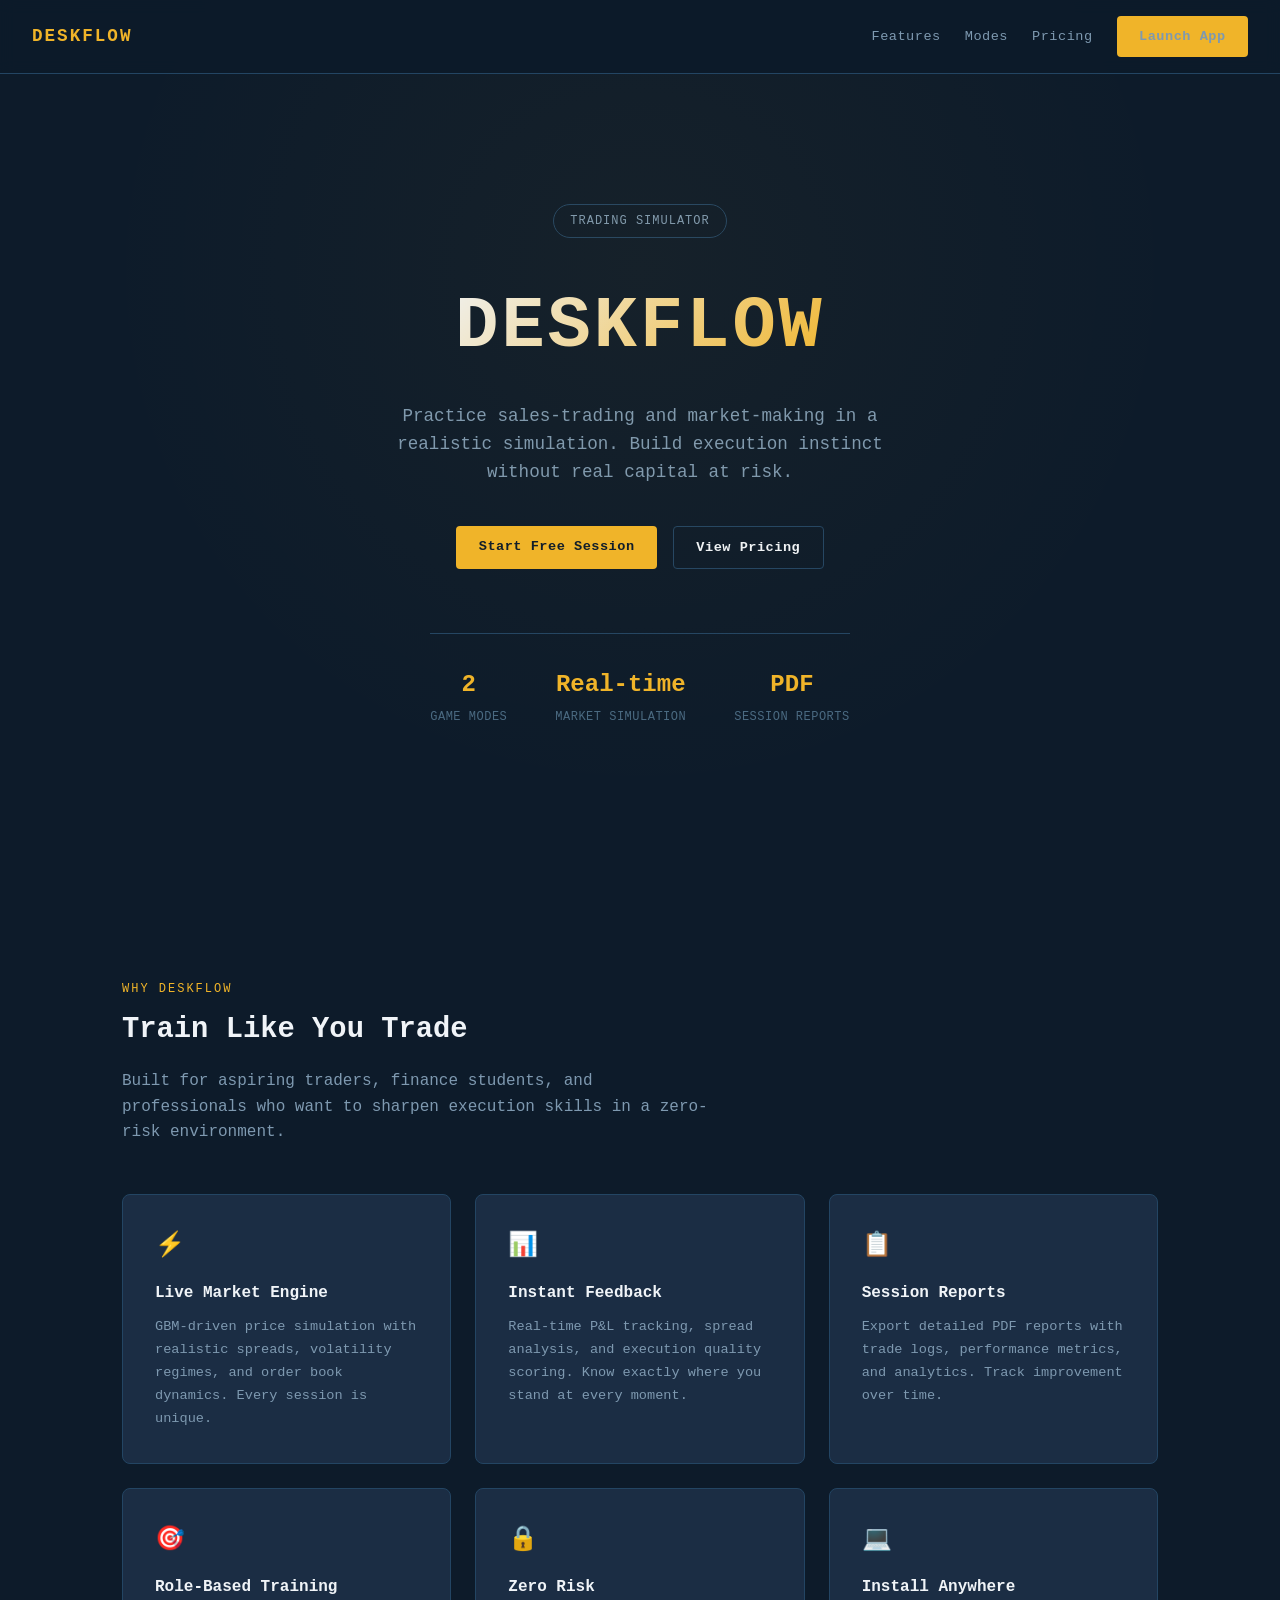
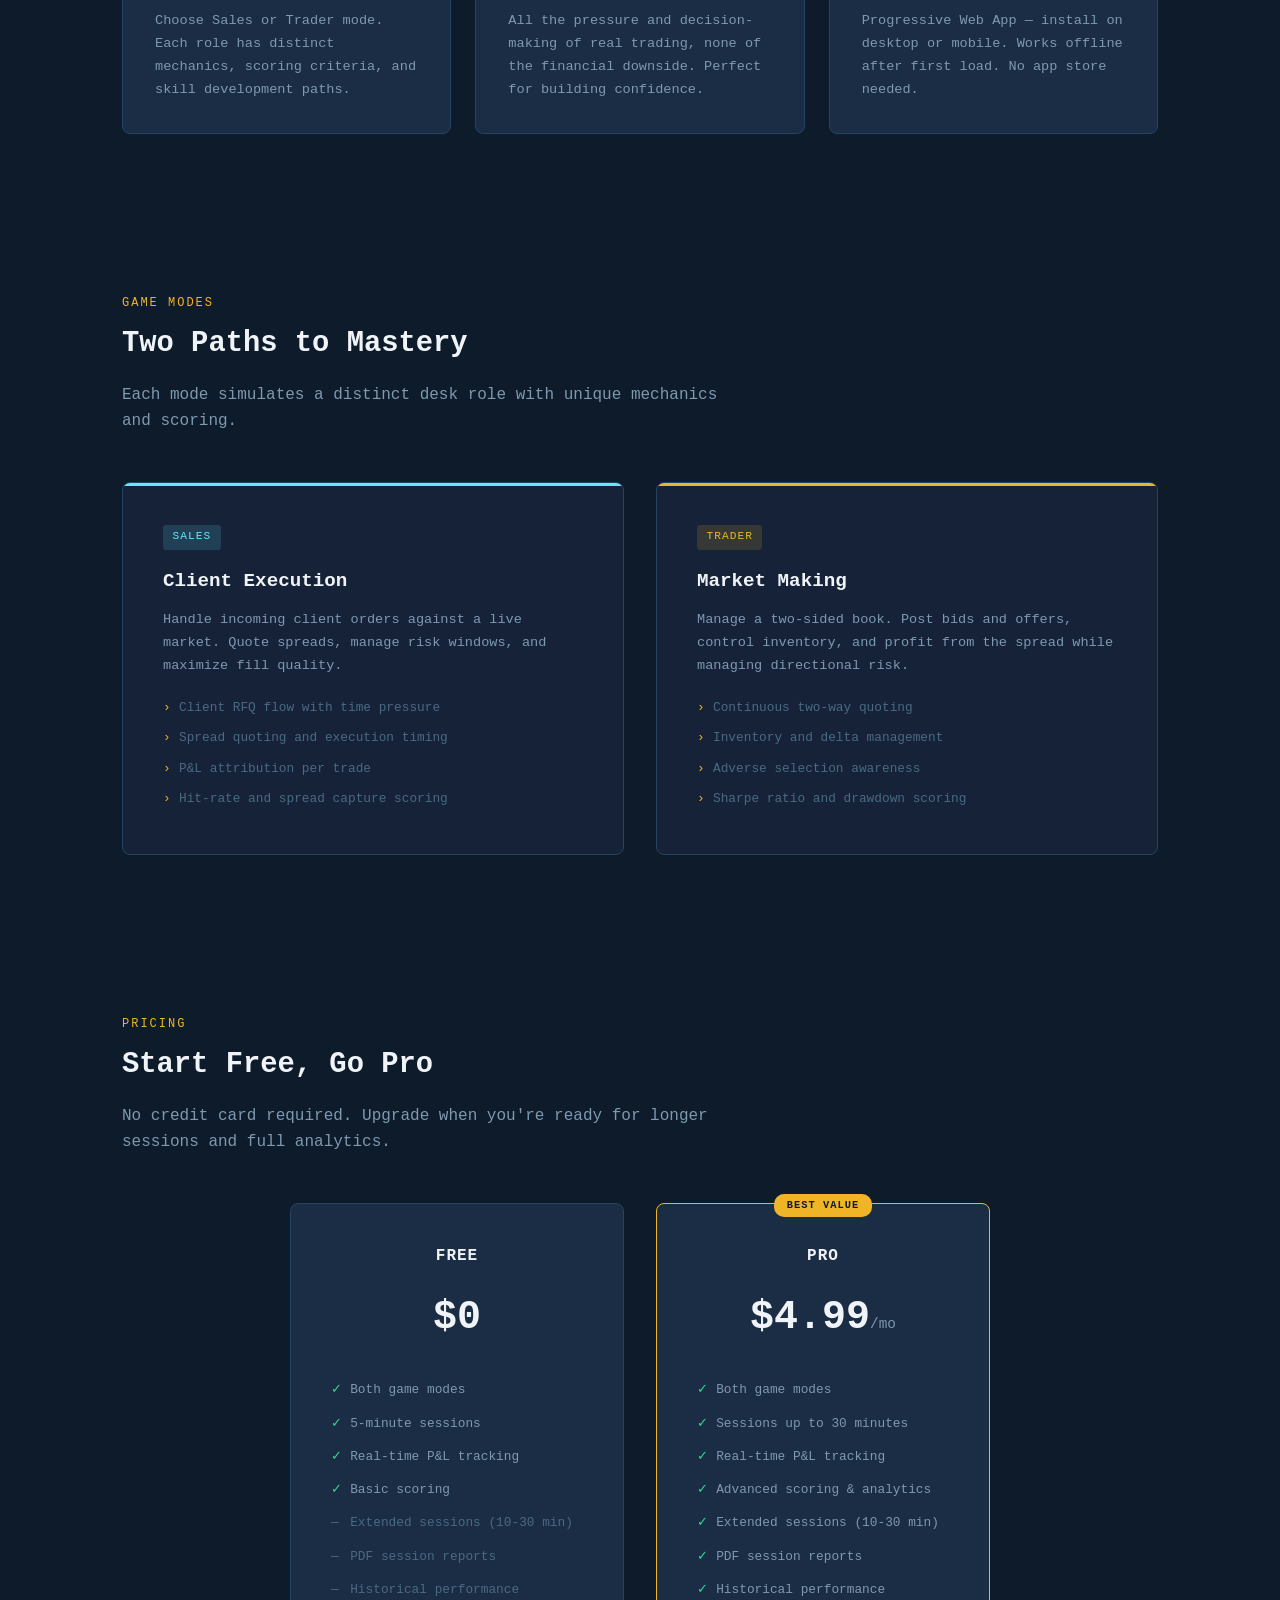
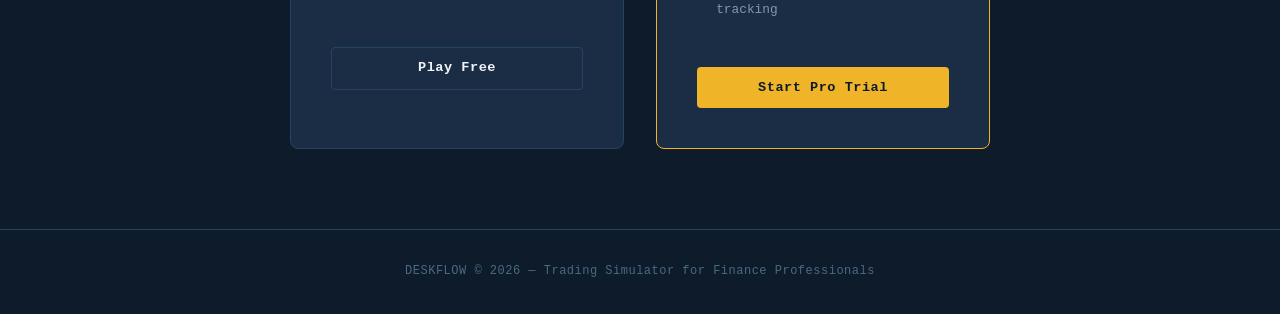
==== index.html @ c559129c "DeskFlow v1 — trading simulator PWA with freemium model" ====
<!DOCTYPE html>
<html lang="en">
<head>
<meta charset="UTF-8">
<meta name="viewport" content="width=device-width,initial-scale=1.0">
<title>DeskFlow — Trading Simulator for Finance Professionals</title>
<meta name="description" content="Practice sales-trading and market-making in a realistic simulation. Build execution instinct without real capital at risk.">
<meta property="og:title" content="DeskFlow — Trading Simulator">
<meta property="og:description" content="Practice sales-trading and market-making in a realistic simulation.">
<meta property="og:type" content="website">
<meta property="og:image" content="/og-image.png">
<meta name="twitter:card" content="summary_large_image">
<link rel="icon" href="/icons/favicon.ico">
<link rel="manifest" href="/manifest.json">
<style>
*{margin:0;padding:0;box-sizing:border-box}
:root{
--navy:#0d1b2a;--dark:#152238;--panel:#1b2d44;--border:#234563;
--gold:#f0b429;--green:#34d399;--red:#f87171;--cyan:#67e8f9;
--white:#f0f4f8;--gray:#7e99b0;--dim:#4a6a82;
--font:'Consolas','SF Mono','Monaco','Menlo',monospace;
}
html{scroll-behavior:smooth}
body{font-family:var(--font);background:var(--navy);color:var(--white);line-height:1.6;overflow-x:hidden}
a{color:var(--gold);text-decoration:none}
a:hover{text-decoration:underline}

/* NAV */
.nav{position:fixed;top:0;left:0;right:0;z-index:100;padding:1rem 2rem;display:flex;align-items:center;justify-content:space-between;background:rgba(13,27,42,.92);backdrop-filter:blur(8px);border-bottom:1px solid var(--border)}
.nav-logo{font-size:1.1rem;font-weight:700;letter-spacing:2px;color:var(--gold)}
.nav-links{display:flex;gap:1.5rem;align-items:center}
.nav-links a{color:var(--gray);font-size:.85rem;letter-spacing:.5px;transition:color .2s}
.nav-links a:hover{color:var(--white);text-decoration:none}
.btn{display:inline-block;padding:.6rem 1.4rem;border-radius:4px;font-size:.85rem;font-weight:600;letter-spacing:.5px;transition:all .2s;cursor:pointer;border:none;font-family:var(--font)}
.btn-primary{background:var(--gold);color:var(--navy)}
.btn-primary:hover{background:#d99e1f;text-decoration:none}
.btn-outline{border:1px solid var(--border);color:var(--white);background:transparent}
.btn-outline:hover{border-color:var(--gold);color:var(--gold);text-decoration:none}

/* HERO */
.hero{min-height:100vh;display:flex;flex-direction:column;align-items:center;justify-content:center;text-align:center;padding:6rem 2rem 4rem;position:relative}
.hero::before{content:'';position:absolute;inset:0;background:radial-gradient(ellipse at 50% 30%,rgba(240,180,41,.04) 0%,transparent 60%);pointer-events:none}
.hero-badge{display:inline-block;padding:.4rem 1rem;border:1px solid var(--border);border-radius:20px;font-size:.75rem;color:var(--gray);letter-spacing:1px;margin-bottom:2rem}
.hero h1{font-size:clamp(2.5rem,6vw,4.5rem);font-weight:700;letter-spacing:3px;margin-bottom:1rem;background:linear-gradient(135deg,var(--white) 0%,var(--gold) 100%);-webkit-background-clip:text;-webkit-text-fill-color:transparent;background-clip:text}
.hero p{font-size:1.1rem;color:var(--gray);max-width:560px;margin:0 auto 2.5rem}
.hero-cta{display:flex;gap:1rem;flex-wrap:wrap;justify-content:center}
.hero-stats{display:flex;gap:3rem;margin-top:4rem;padding-top:2rem;border-top:1px solid var(--border)}
.hero-stats .stat{text-align:center}
.hero-stats .stat-num{font-size:1.5rem;font-weight:700;color:var(--gold)}
.hero-stats .stat-label{font-size:.75rem;color:var(--dim);margin-top:.25rem;letter-spacing:.5px}

/* FEATURES */
.section{padding:5rem 2rem;max-width:1100px;margin:0 auto}
.section-label{font-size:.75rem;color:var(--gold);letter-spacing:2px;text-transform:uppercase;margin-bottom:.5rem}
.section-title{font-size:1.8rem;font-weight:700;margin-bottom:1rem}
.section-desc{color:var(--gray);max-width:600px;margin-bottom:3rem}

.features-grid{display:grid;grid-template-columns:repeat(auto-fit,minmax(300px,1fr));gap:1.5rem}
.feature-card{background:var(--panel);border:1px solid var(--border);border-radius:8px;padding:2rem;transition:border-color .2s}
.feature-card:hover{border-color:var(--gold)}
.feature-icon{font-size:1.5rem;margin-bottom:1rem}
.feature-card h3{font-size:1rem;margin-bottom:.5rem;color:var(--white)}
.feature-card p{font-size:.85rem;color:var(--gray);line-height:1.7}

/* MODES */
.modes{display:grid;grid-template-columns:1fr 1fr;gap:2rem;margin-top:2rem}
.mode-card{background:var(--dark);border:1px solid var(--border);border-radius:8px;padding:2.5rem;position:relative;overflow:hidden}
.mode-card::before{content:'';position:absolute;top:0;left:0;right:0;height:3px}
.mode-card.sales::before{background:var(--cyan)}
.mode-card.trader::before{background:var(--gold)}
.mode-tag{display:inline-block;padding:.2rem .6rem;border-radius:3px;font-size:.7rem;letter-spacing:1px;margin-bottom:1rem}
.mode-card.sales .mode-tag{background:rgba(103,232,249,.15);color:var(--cyan)}
.mode-card.trader .mode-tag{background:rgba(240,180,41,.15);color:var(--gold)}
.mode-card h3{font-size:1.2rem;margin-bottom:.75rem}
.mode-card p{font-size:.85rem;color:var(--gray);line-height:1.7;margin-bottom:1rem}
.mode-list{list-style:none;padding:0}
.mode-list li{font-size:.8rem;color:var(--dim);padding:.3rem 0;padding-left:1rem;position:relative}
.mode-list li::before{content:'›';position:absolute;left:0;color:var(--gold)}

/* PRICING */
.pricing-grid{display:grid;grid-template-columns:1fr 1fr;gap:2rem;max-width:700px;margin:0 auto}
.price-card{background:var(--panel);border:1px solid var(--border);border-radius:8px;padding:2.5rem;text-align:center;position:relative}
.price-card.pro{border-color:var(--gold)}
.price-card.pro::before{content:'BEST VALUE';position:absolute;top:-10px;left:50%;transform:translateX(-50%);background:var(--gold);color:var(--navy);font-size:.65rem;font-weight:700;padding:.2rem .8rem;border-radius:10px;letter-spacing:1px}
.price-card h3{font-size:1rem;margin-bottom:.5rem;letter-spacing:1px}
.price-amount{font-size:2.5rem;font-weight:700;margin:1rem 0}
.price-amount span{font-size:.9rem;color:var(--gray);font-weight:400}
.price-card ul{list-style:none;text-align:left;margin:1.5rem 0;padding:0}
.price-card ul li{font-size:.8rem;color:var(--gray);padding:.4rem 0;padding-left:1.2rem;position:relative}
.price-card ul li::before{content:'✓';position:absolute;left:0;color:var(--green)}
.price-card ul li.disabled{color:var(--dim)}
.price-card ul li.disabled::before{content:'—';color:var(--dim)}
.price-card .btn{width:100%;margin-top:1rem}

/* FOOTER */
.footer{border-top:1px solid var(--border);padding:2rem;text-align:center;color:var(--dim);font-size:.75rem;letter-spacing:.5px}

/* RESPONSIVE */
@media(max-width:768px){
  .nav-links a:not(.btn){display:none}
  .modes{grid-template-columns:1fr}
  .pricing-grid{grid-template-columns:1fr}
  .hero-stats{flex-direction:column;gap:1.5rem}
}
</style>
</head>
<body>

<!-- NAV -->
<nav class="nav">
  <div class="nav-logo">DESKFLOW</div>
  <div class="nav-links">
    <a href="#features">Features</a>
    <a href="#modes">Modes</a>
    <a href="#pricing">Pricing</a>
    <a href="app.html" class="btn btn-primary">Launch App</a>
  </div>
</nav>

<!-- HERO -->
<section class="hero">
  <div class="hero-badge">TRADING SIMULATOR</div>
  <h1>DESKFLOW</h1>
  <p>Practice sales-trading and market-making in a realistic simulation. Build execution instinct without real capital at risk.</p>
  <div class="hero-cta">
    <a href="app.html" class="btn btn-primary">Start Free Session</a>
    <a href="#pricing" class="btn btn-outline">View Pricing</a>
  </div>
  <div class="hero-stats">
    <div class="stat"><div class="stat-num">2</div><div class="stat-label">GAME MODES</div></div>
    <div class="stat"><div class="stat-num">Real-time</div><div class="stat-label">MARKET SIMULATION</div></div>
    <div class="stat"><div class="stat-num">PDF</div><div class="stat-label">SESSION REPORTS</div></div>
  </div>
</section>

<!-- FEATURES -->
<section class="section" id="features">
  <div class="section-label">Why DeskFlow</div>
  <div class="section-title">Train Like You Trade</div>
  <div class="section-desc">Built for aspiring traders, finance students, and professionals who want to sharpen execution skills in a zero-risk environment.</div>
  <div class="features-grid">
    <div class="feature-card">
      <div class="feature-icon">⚡</div>
      <h3>Live Market Engine</h3>
      <p>GBM-driven price simulation with realistic spreads, volatility regimes, and order book dynamics. Every session is unique.</p>
    </div>
    <div class="feature-card">
      <div class="feature-icon">📊</div>
      <h3>Instant Feedback</h3>
      <p>Real-time P&L tracking, spread analysis, and execution quality scoring. Know exactly where you stand at every moment.</p>
    </div>
    <div class="feature-card">
      <div class="feature-icon">📋</div>
      <h3>Session Reports</h3>
      <p>Export detailed PDF reports with trade logs, performance metrics, and analytics. Track improvement over time.</p>
    </div>
    <div class="feature-card">
      <div class="feature-icon">🎯</div>
      <h3>Role-Based Training</h3>
      <p>Choose Sales or Trader mode. Each role has distinct mechanics, scoring criteria, and skill development paths.</p>
    </div>
    <div class="feature-card">
      <div class="feature-icon">🔒</div>
      <h3>Zero Risk</h3>
      <p>All the pressure and decision-making of real trading, none of the financial downside. Perfect for building confidence.</p>
    </div>
    <div class="feature-card">
      <div class="feature-icon">💻</div>
      <h3>Install Anywhere</h3>
      <p>Progressive Web App — install on desktop or mobile. Works offline after first load. No app store needed.</p>
    </div>
  </div>
</section>

<!-- MODES -->
<section class="section" id="modes">
  <div class="section-label">Game Modes</div>
  <div class="section-title">Two Paths to Mastery</div>
  <div class="section-desc">Each mode simulates a distinct desk role with unique mechanics and scoring.</div>
  <div class="modes">
    <div class="mode-card sales">
      <div class="mode-tag">SALES</div>
      <h3>Client Execution</h3>
      <p>Handle incoming client orders against a live market. Quote spreads, manage risk windows, and maximize fill quality.</p>
      <ul class="mode-list">
        <li>Client RFQ flow with time pressure</li>
        <li>Spread quoting and execution timing</li>
        <li>P&L attribution per trade</li>
        <li>Hit-rate and spread capture scoring</li>
      </ul>
    </div>
    <div class="mode-card trader">
      <div class="mode-tag">TRADER</div>
      <h3>Market Making</h3>
      <p>Manage a two-sided book. Post bids and offers, control inventory, and profit from the spread while managing directional risk.</p>
      <ul class="mode-list">
        <li>Continuous two-way quoting</li>
        <li>Inventory and delta management</li>
        <li>Adverse selection awareness</li>
        <li>Sharpe ratio and drawdown scoring</li>
      </ul>
    </div>
  </div>
</section>

<!-- PRICING -->
<section class="section" id="pricing">
  <div class="section-label">Pricing</div>
  <div class="section-title">Start Free, Go Pro</div>
  <div class="section-desc">No credit card required. Upgrade when you're ready for longer sessions and full analytics.</div>
  <div class="pricing-grid">
    <div class="price-card">
      <h3>FREE</h3>
      <div class="price-amount">$0</div>
      <ul>
        <li>Both game modes</li>
        <li>5-minute sessions</li>
        <li>Real-time P&L tracking</li>
        <li>Basic scoring</li>
        <li class="disabled">Extended sessions (10-30 min)</li>
        <li class="disabled">PDF session reports</li>
        <li class="disabled">Historical performance</li>
      </ul>
      <a href="app.html" class="btn btn-outline">Play Free</a>
    </div>
    <div class="price-card pro">
      <h3>PRO</h3>
      <div class="price-amount">$4.99<span>/mo</span></div>
      <ul>
        <li>Both game modes</li>
        <li>Sessions up to 30 minutes</li>
        <li>Real-time P&L tracking</li>
        <li>Advanced scoring & analytics</li>
        <li>Extended sessions (10-30 min)</li>
        <li>PDF session reports</li>
        <li>Historical performance tracking</li>
      </ul>
      <a href="app.html" class="btn btn-primary">Start Pro Trial</a>
    </div>
  </div>
</section>

<!-- FOOTER -->
<footer class="footer">
  <p>DESKFLOW &copy; 2026 — Trading Simulator for Finance Professionals</p>
</footer>

<script defer src="/_vercel/insights/script.js"></script>
<script defer src="/_vercel/speed-insights/script.js"></script>
</body>
</html>
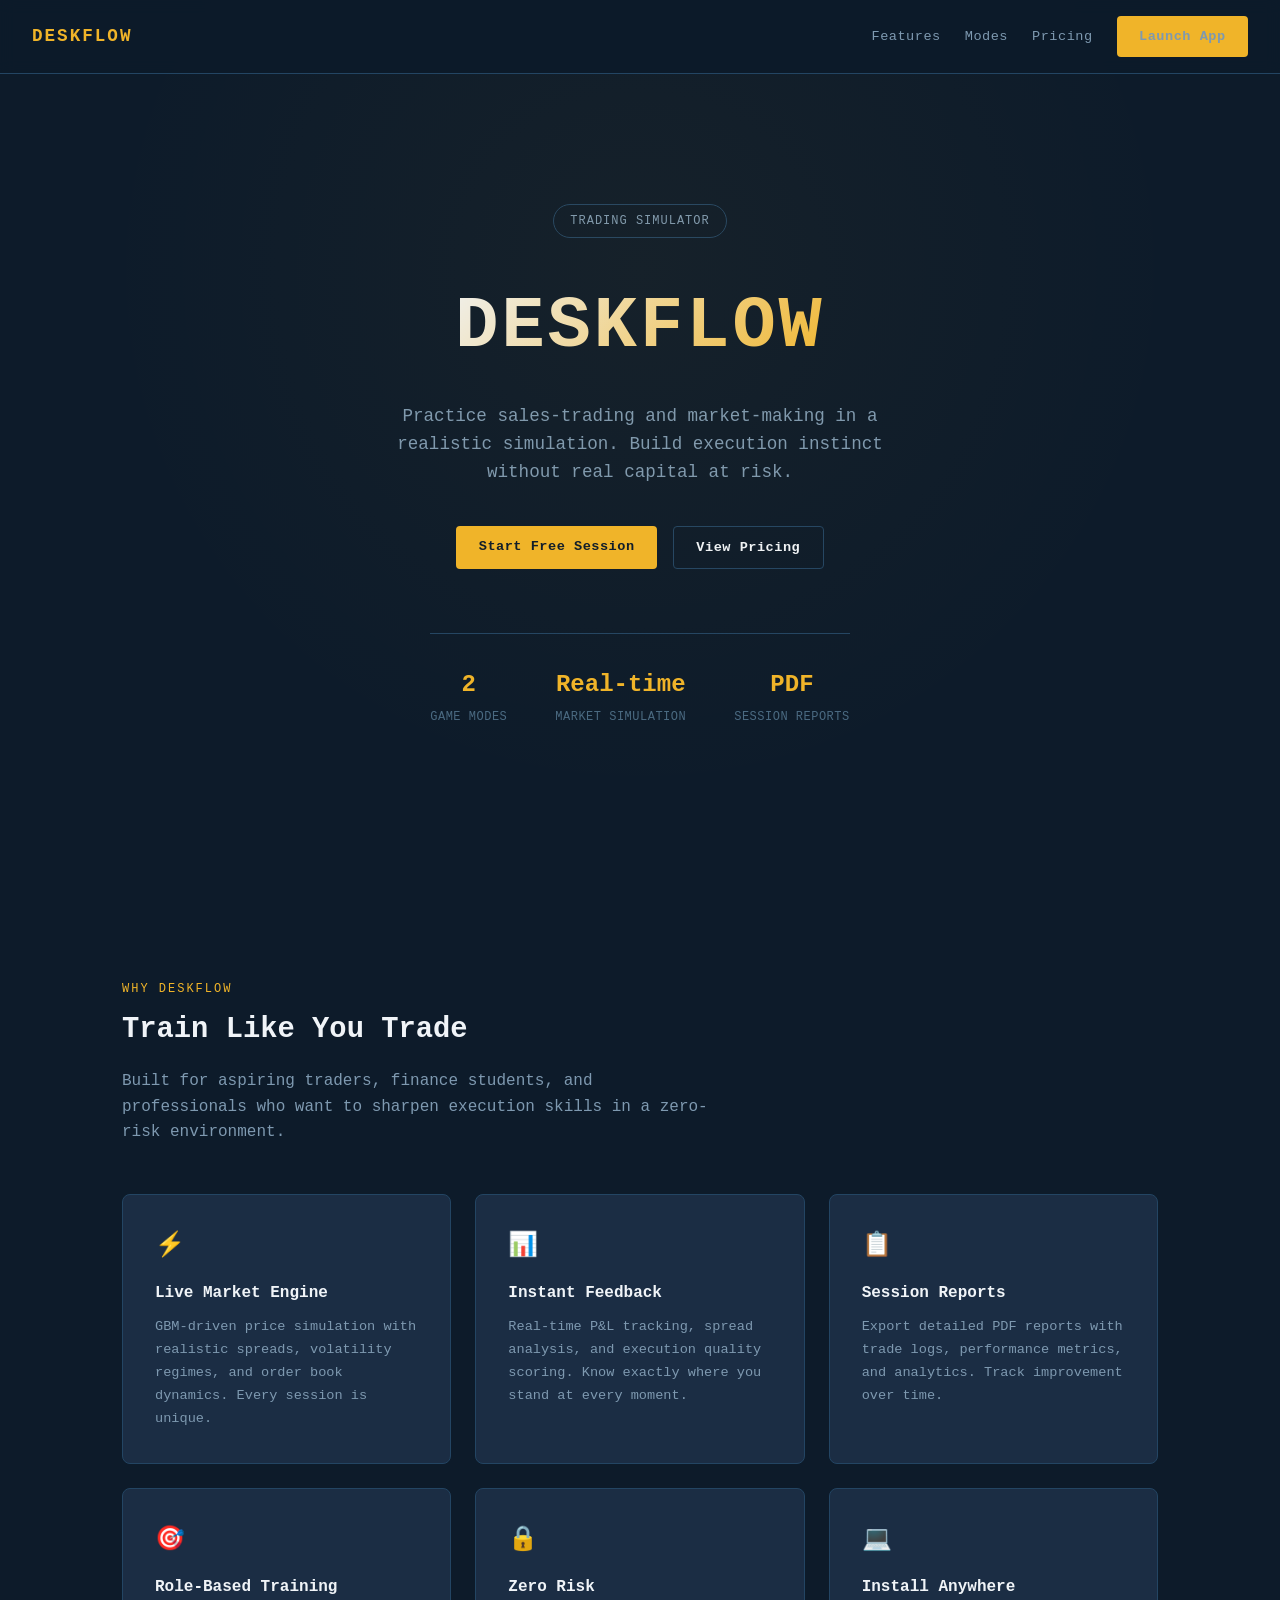
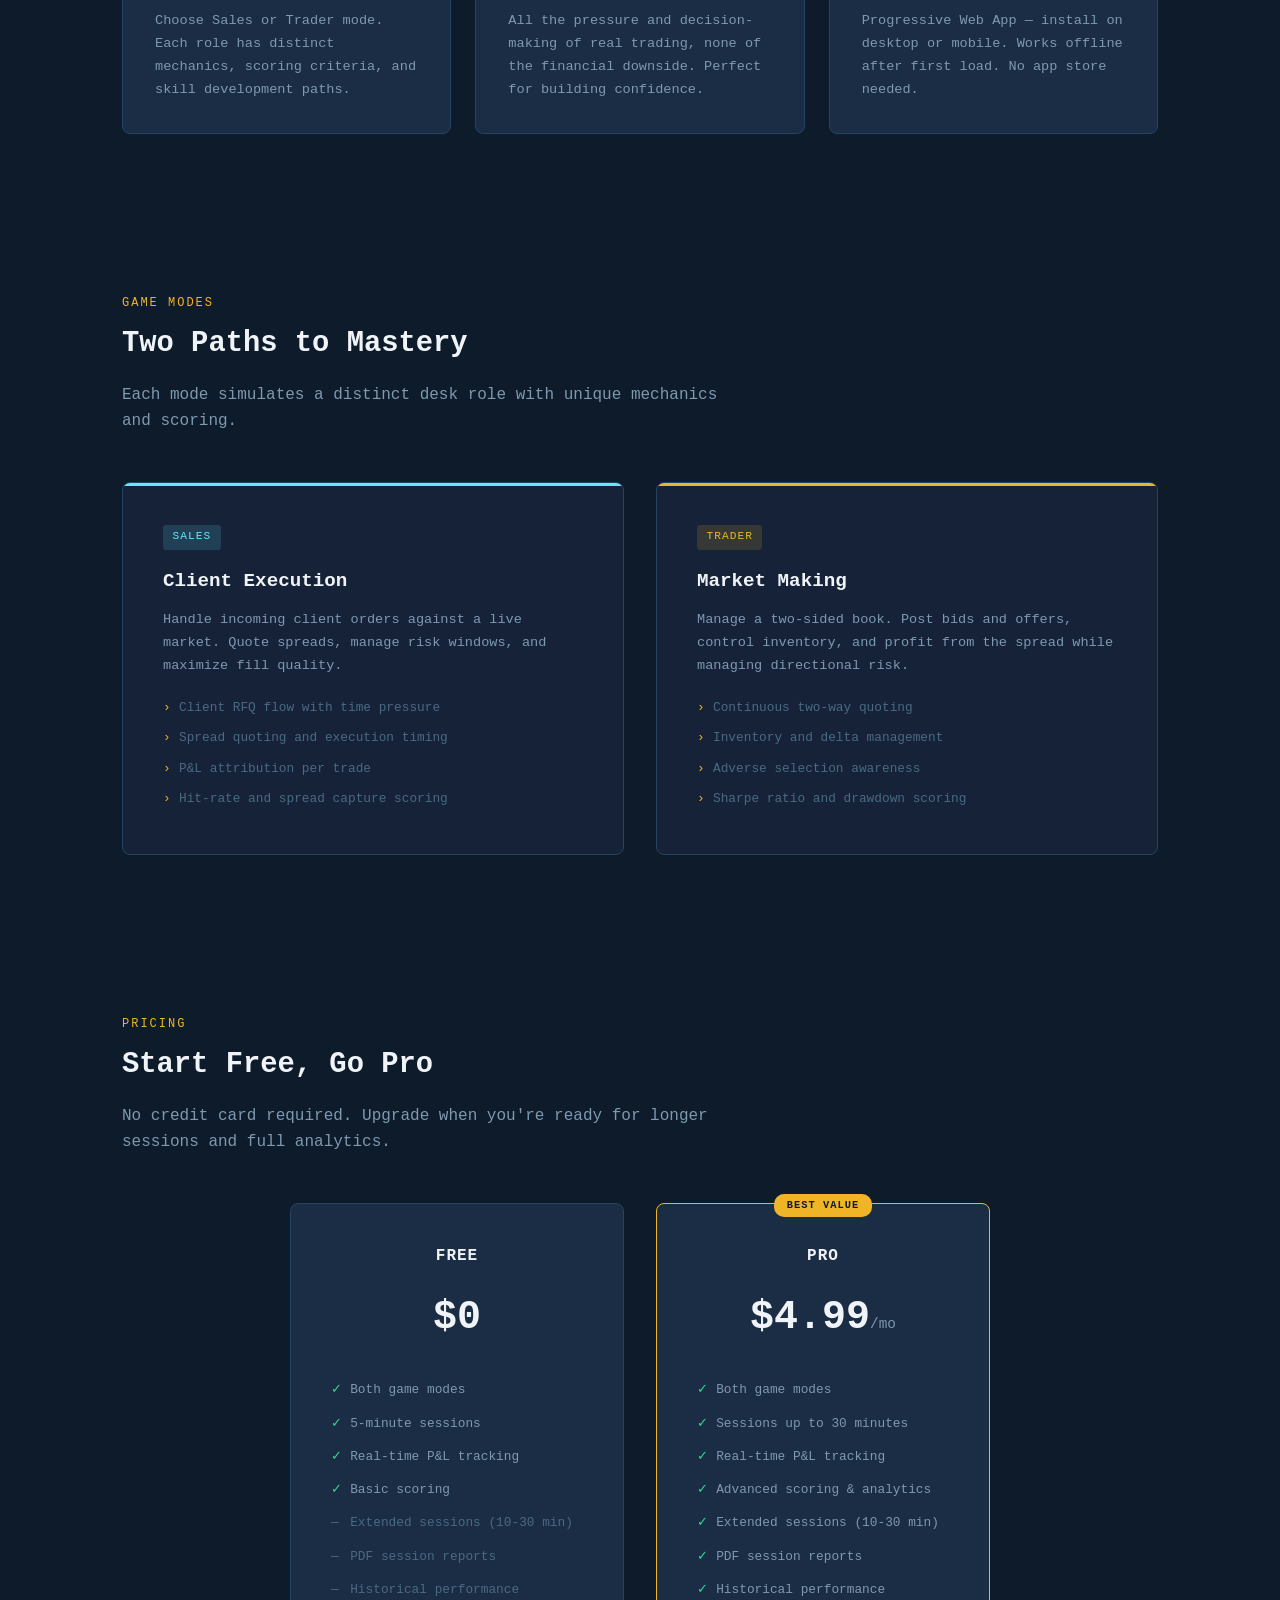
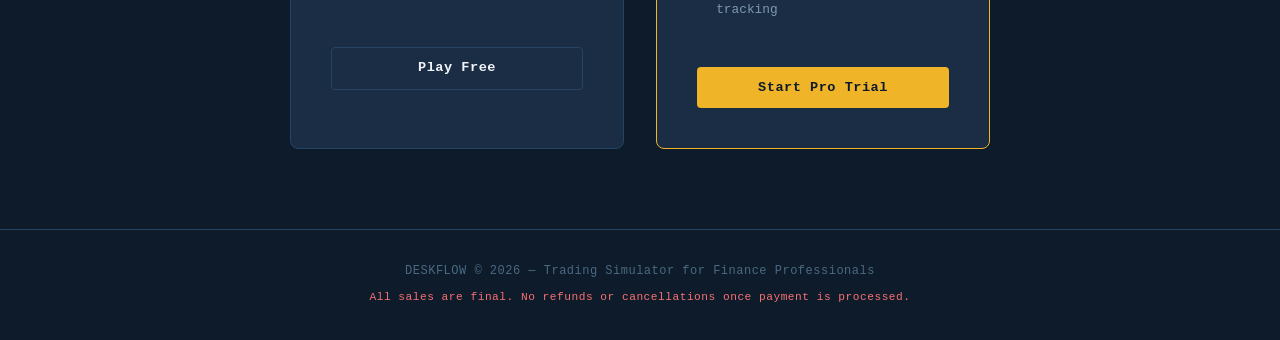
==== commit 17533079: "Add no-refund policy to upgrade modal and landing page footer - Red warning text in upgrade modal: "" ====
--- a/index.html
+++ b/index.html
@@ -243,6 +243,7 @@
 <!-- FOOTER -->
 <footer class="footer">
   <p>DESKFLOW &copy; 2026 — Trading Simulator for Finance Professionals</p>
+  <p style="margin-top:.5rem;color:#f87171;font-size:.7rem">All sales are final. No refunds or cancellations once payment is processed.</p>
 </footer>
 
 <script defer src="/_vercel/insights/script.js"></script>
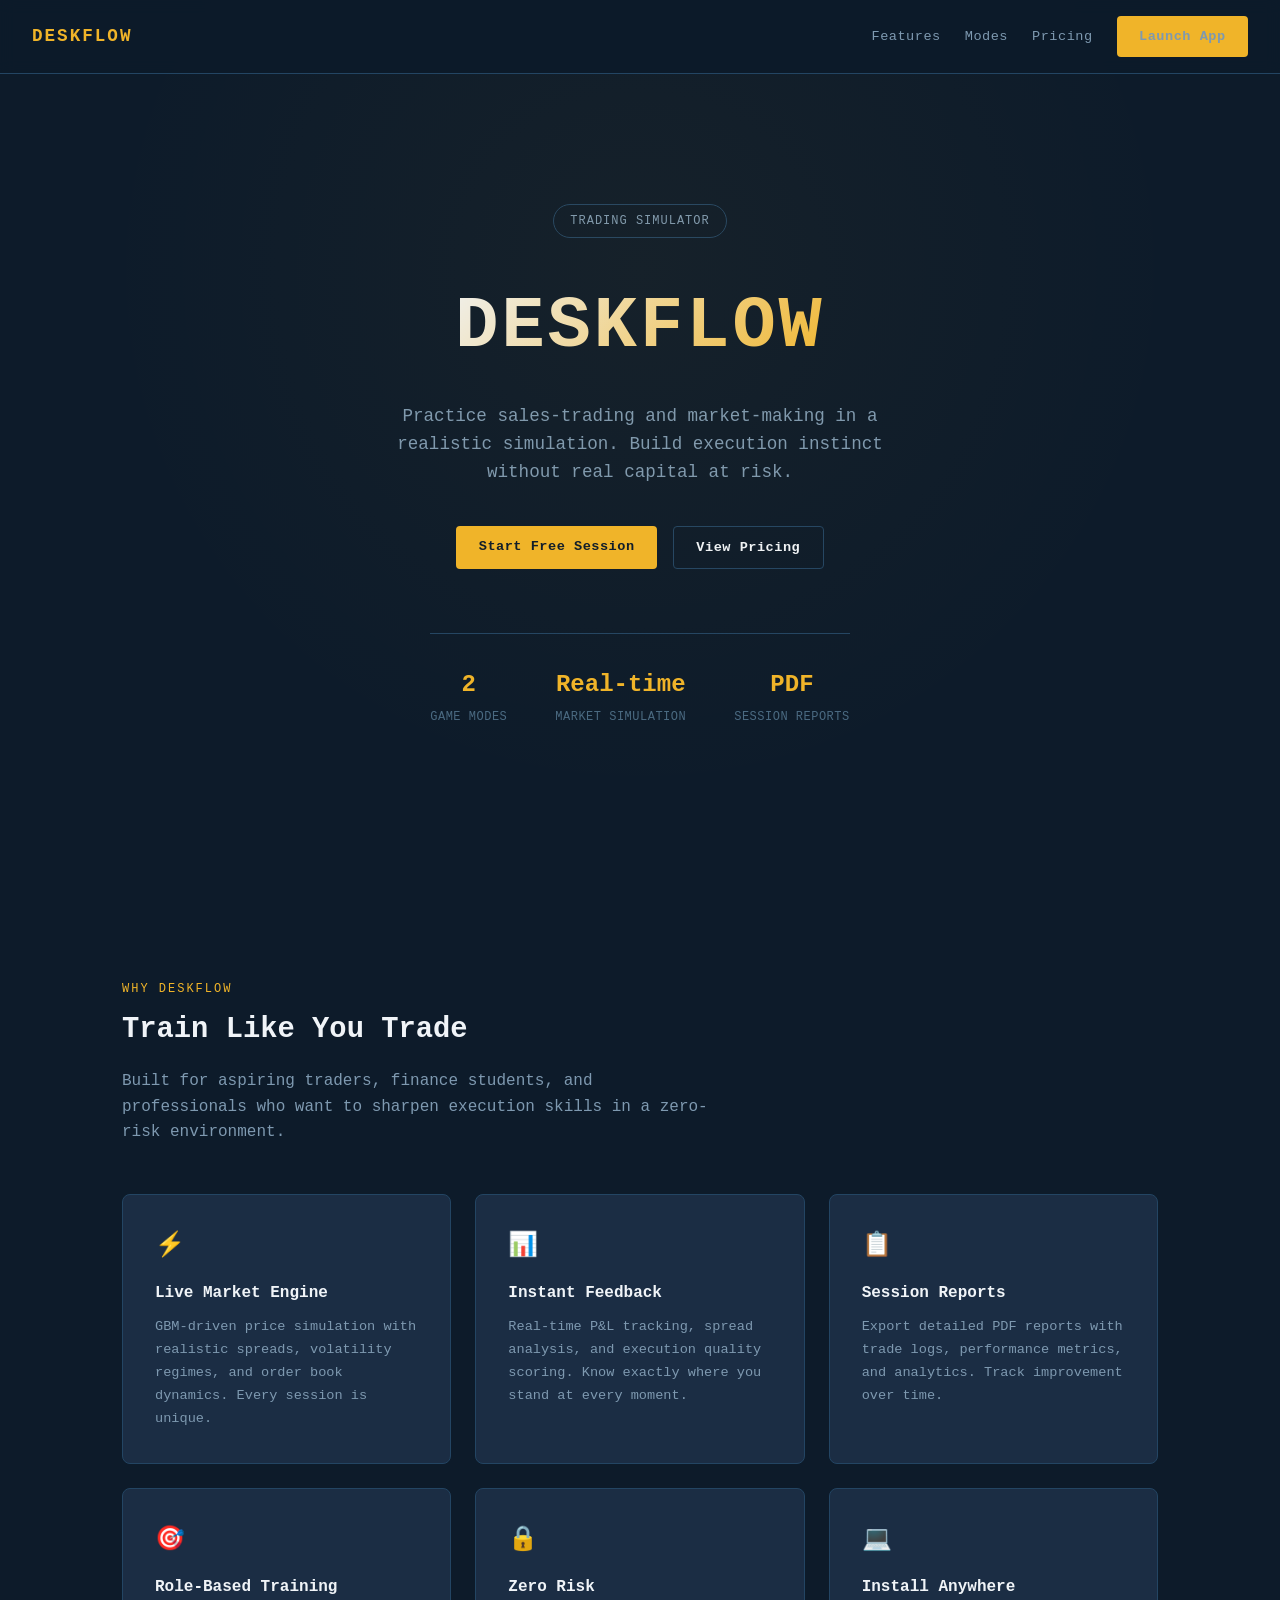
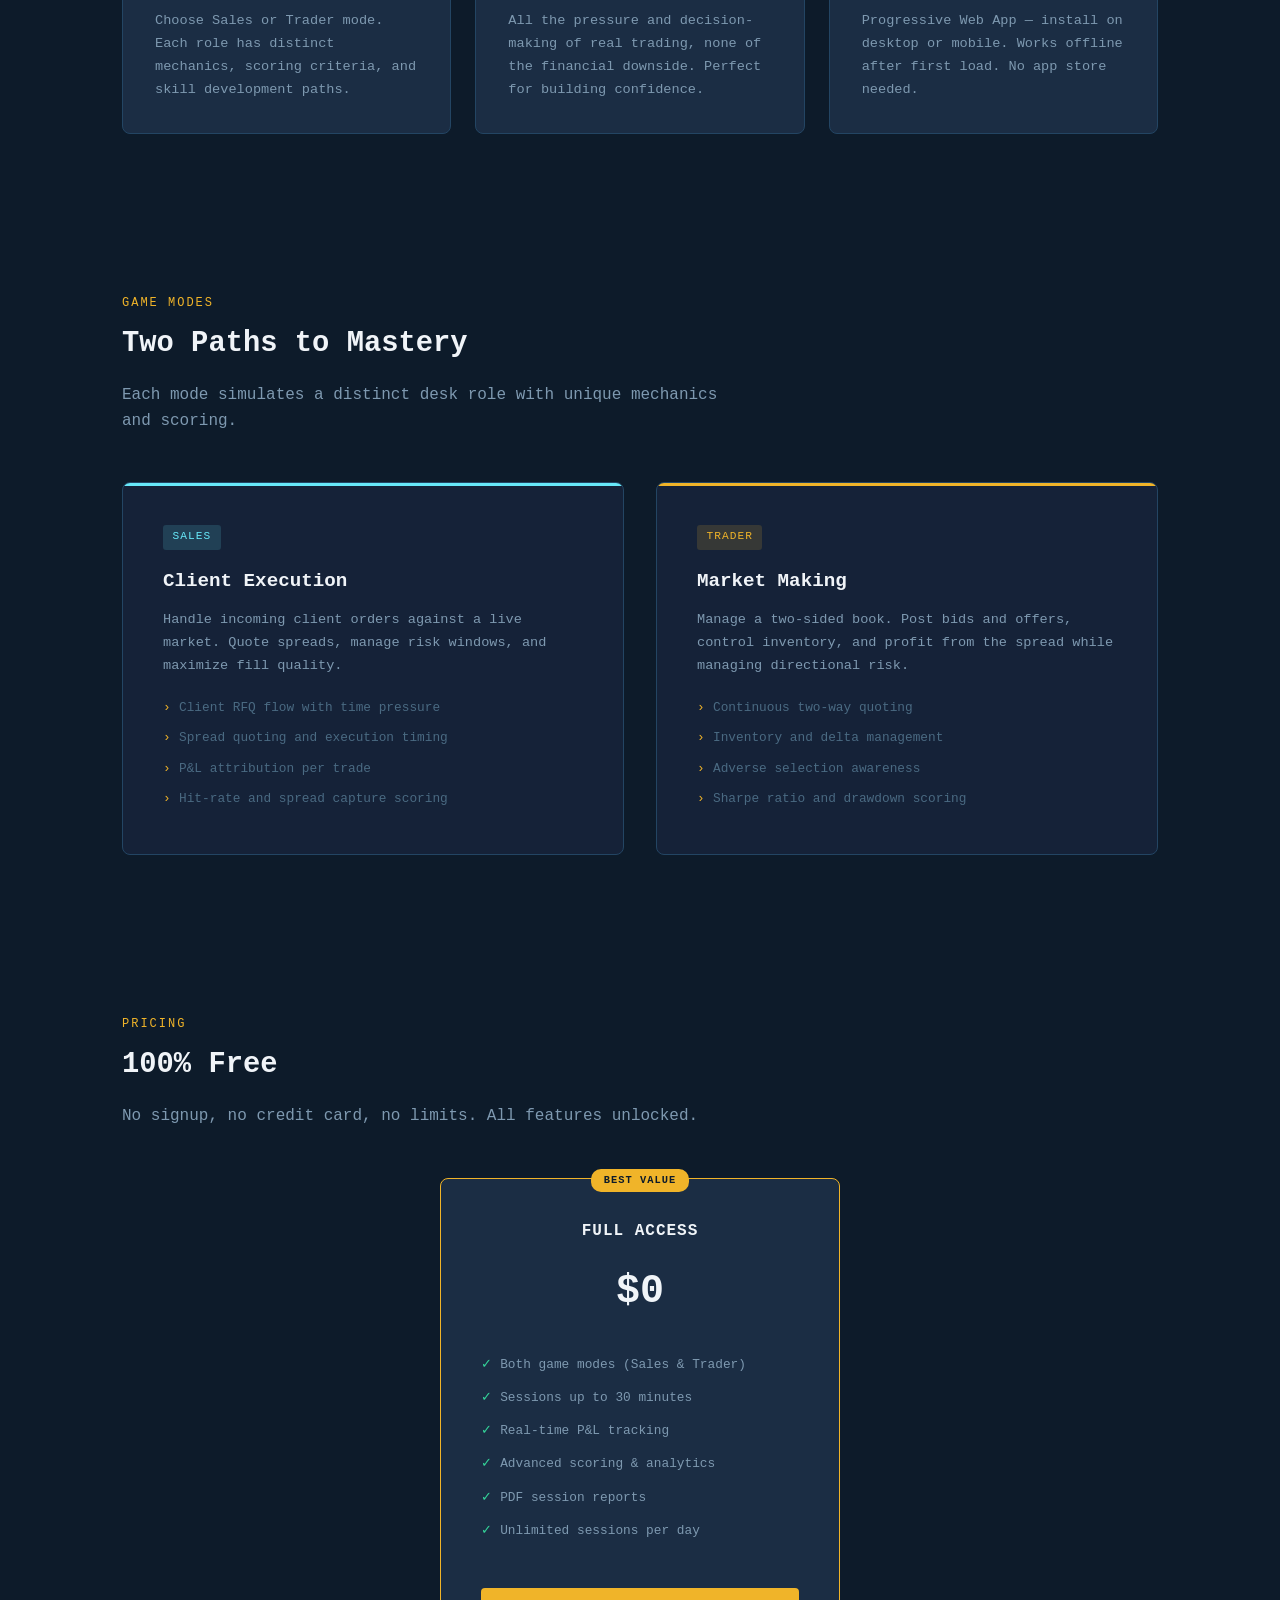
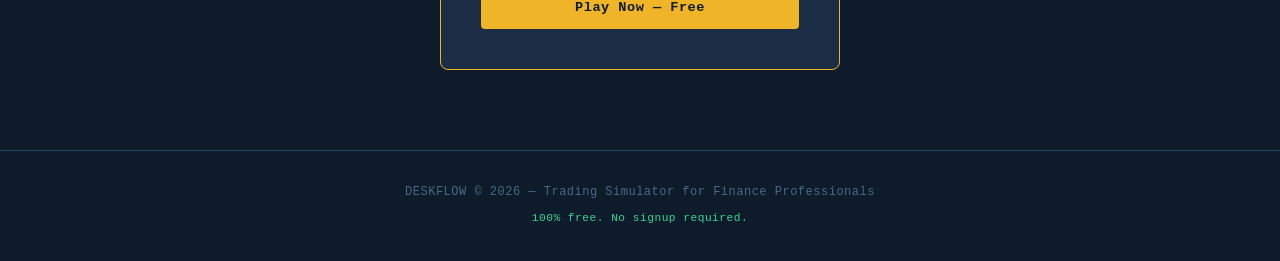
==== commit 262333cd: "Make everything free — remove all paywalls and session limits - isPro() now always returns true - Re" ====
--- a/index.html
+++ b/index.html
@@ -206,36 +206,21 @@
 <!-- PRICING -->
 <section class="section" id="pricing">
   <div class="section-label">Pricing</div>
-  <div class="section-title">Start Free, Go Pro</div>
-  <div class="section-desc">No credit card required. Upgrade when you're ready for longer sessions and full analytics.</div>
-  <div class="pricing-grid">
-    <div class="price-card">
-      <h3>FREE</h3>
+  <div class="section-title">100% Free</div>
+  <div class="section-desc">No signup, no credit card, no limits. All features unlocked.</div>
+  <div class="pricing-grid" style="grid-template-columns:1fr;max-width:400px">
+    <div class="price-card pro">
+      <h3>FULL ACCESS</h3>
       <div class="price-amount">$0</div>
       <ul>
-        <li>Both game modes</li>
-        <li>5-minute sessions</li>
-        <li>Real-time P&L tracking</li>
-        <li>Basic scoring</li>
-        <li class="disabled">Extended sessions (10-30 min)</li>
-        <li class="disabled">PDF session reports</li>
-        <li class="disabled">Historical performance</li>
-      </ul>
-      <a href="app.html" class="btn btn-outline">Play Free</a>
-    </div>
-    <div class="price-card pro">
-      <h3>PRO</h3>
-      <div class="price-amount">$4.99<span>/mo</span></div>
-      <ul>
-        <li>Both game modes</li>
+        <li>Both game modes (Sales & Trader)</li>
         <li>Sessions up to 30 minutes</li>
         <li>Real-time P&L tracking</li>
         <li>Advanced scoring & analytics</li>
-        <li>Extended sessions (10-30 min)</li>
         <li>PDF session reports</li>
-        <li>Historical performance tracking</li>
+        <li>Unlimited sessions per day</li>
       </ul>
-      <a href="app.html" class="btn btn-primary">Start Pro Trial</a>
+      <a href="app.html" class="btn btn-primary">Play Now — Free</a>
     </div>
   </div>
 </section>
@@ -243,7 +228,7 @@
 <!-- FOOTER -->
 <footer class="footer">
   <p>DESKFLOW &copy; 2026 — Trading Simulator for Finance Professionals</p>
-  <p style="margin-top:.5rem;color:#f87171;font-size:.7rem">All sales are final. No refunds or cancellations once payment is processed.</p>
+  <p style="margin-top:.5rem;color:var(--green);font-size:.7rem">100% free. No signup required.</p>
 </footer>
 
 <script defer src="/_vercel/insights/script.js"></script>
